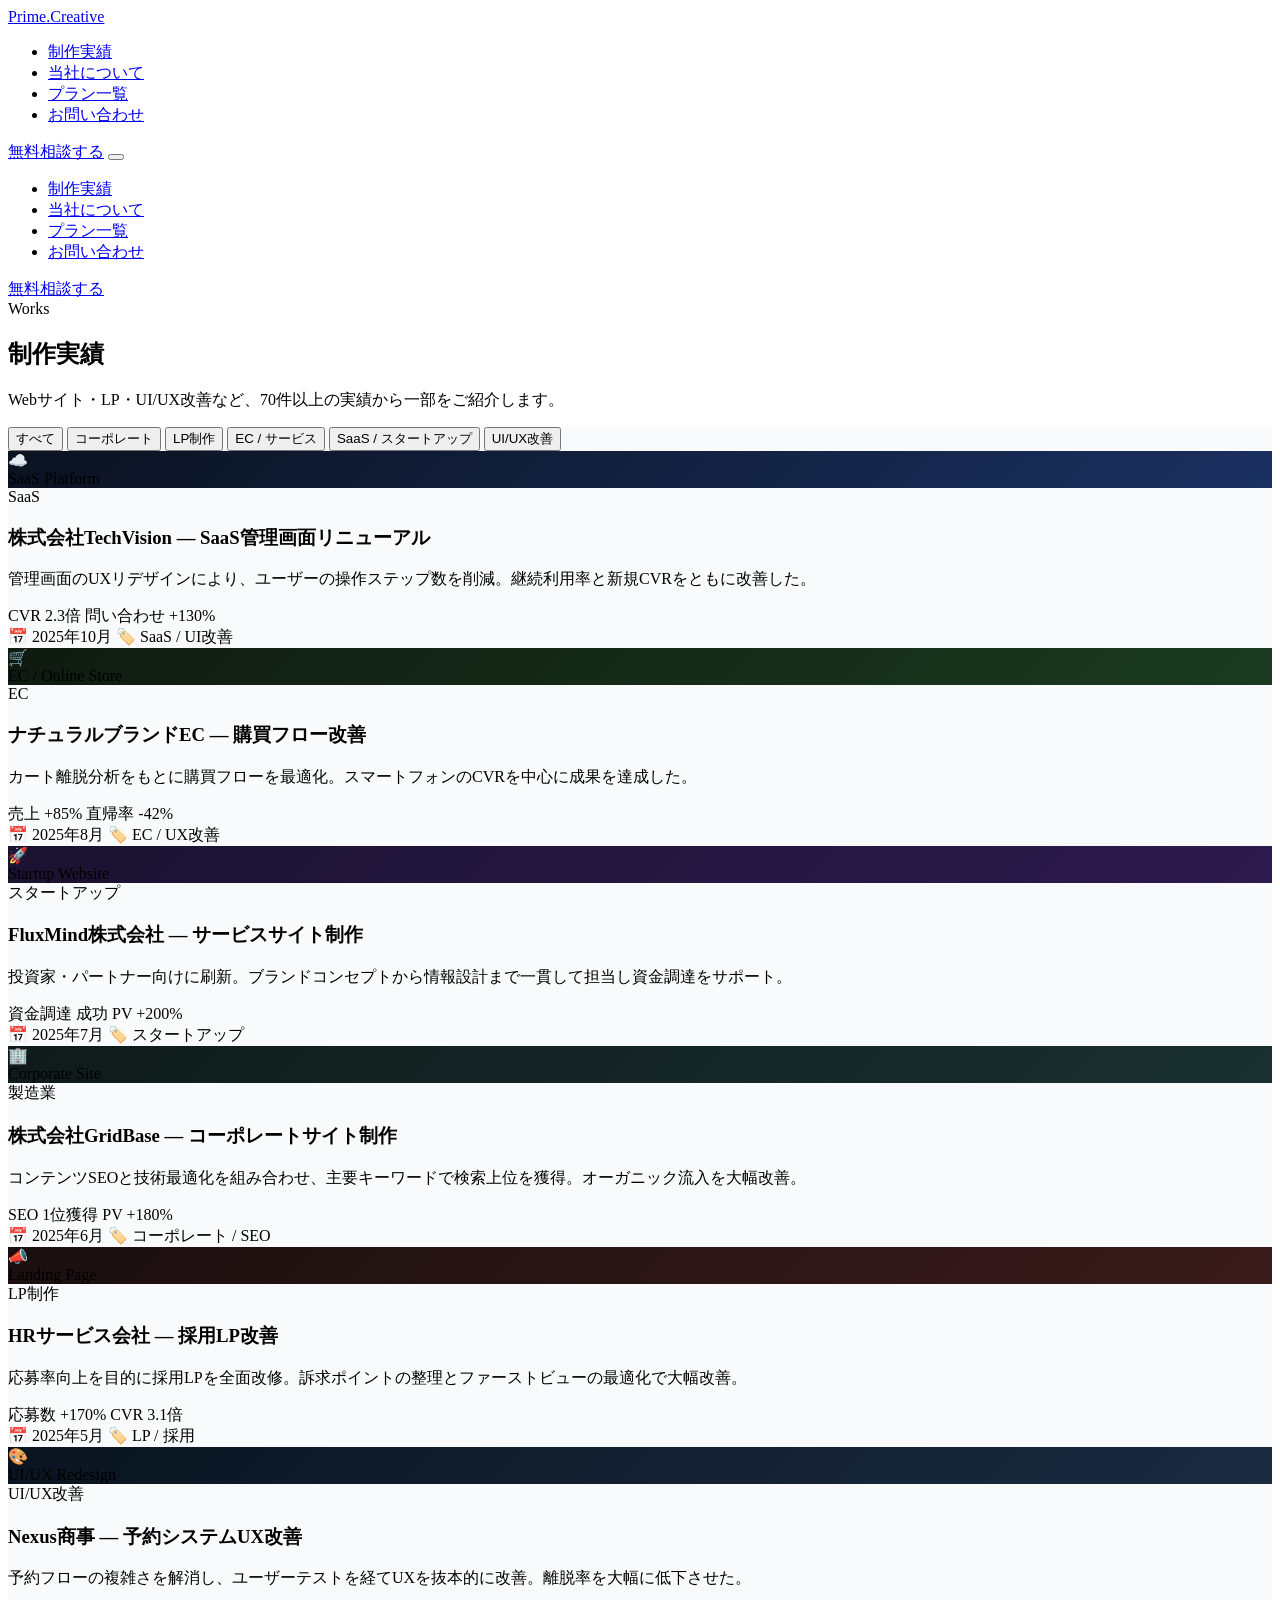
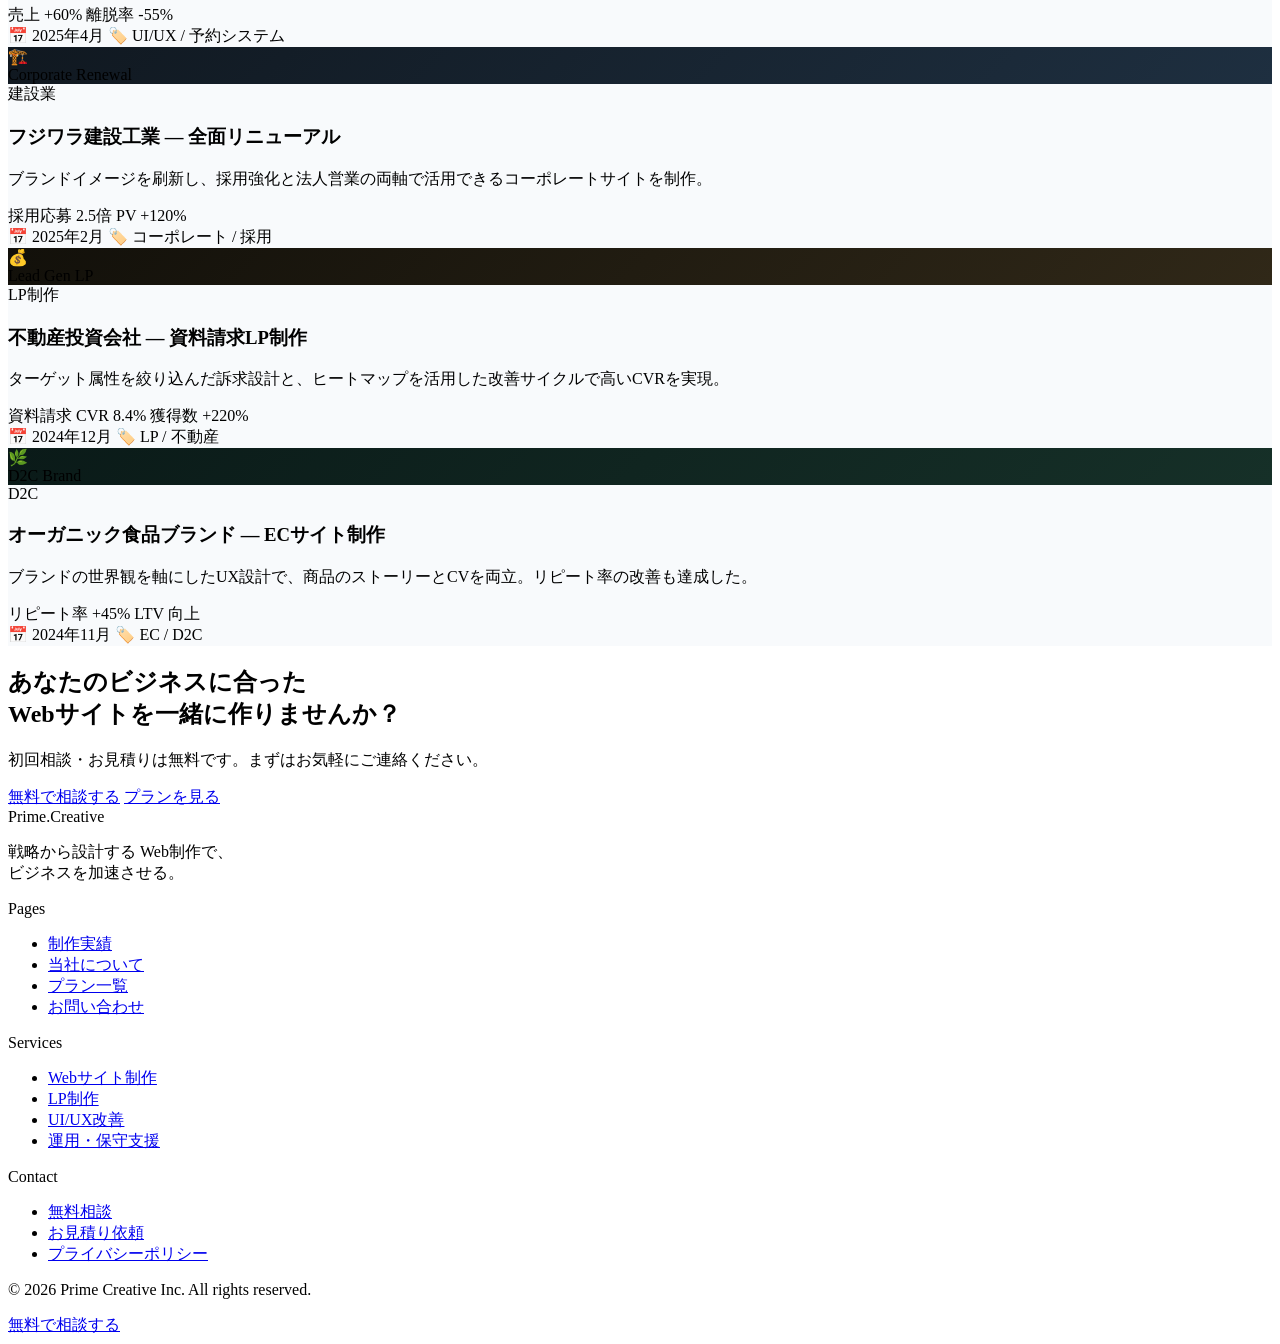
==== works/index.html @ 804e6212 "GA" ====
<!DOCTYPE html>
<html lang="ja">

<head>
    <meta charset="UTF-8">
    <meta name="viewport" content="width=device-width, initial-scale=1.0">
    <meta name="description" content="Prime Creative｜制作実績一覧。Webサイト・LP・UI改善など70件以上の実績をご紹介します。">
    <title>制作実績｜Prime Creative</title>
    <link rel="preconnect" href="https://fonts.googleapis.com">
    <link rel="preconnect" href="https://fonts.gstatic.com" crossorigin>
    <link href="https://fonts.googleapis.com/css2?family=Noto+Sans+JP:wght@400;500;700;800&family=Syne:wght@600;700;800&display=swap" rel="stylesheet">
    <link rel="stylesheet" href="css/style.css">
</head>

<body>

    <!-- ===== HEADER ===== -->
    <header class="header header--scrolled">
        <div class="l-container header__inner">
            <a href="index.html" class="header__logo">Prime<span class="header__logo-dot">.</span>Creative</a>
            <nav class="header__nav">
                <ul class="nav__list">
                    <li><a href="works.html" class="is-current">制作実績</a></li>
                    <li><a href="about.html">当社について</a></li>
                    <li><a href="plans.html">プラン一覧</a></li>
                    <li><a href="contact.html">お問い合わせ</a></li>
                </ul>
            </nav>
            <a href="contact.html" class="btn btn--primary header__cta-btn">無料相談する</a>
            <button class="header__hamburger" aria-label="メニューを開く">
      <span></span><span></span><span></span>
    </button>
        </div>
    </header>

    <!-- Mobile nav -->
    <nav class="mobile-nav">
        <ul class="nav__list">
            <li><a href="works.html">制作実績</a></li>
            <li><a href="about.html">当社について</a></li>
            <li><a href="plans.html">プラン一覧</a></li>
            <li><a href="contact.html">お問い合わせ</a></li>
        </ul>
        <div class="mobile-nav__cta">
            <a href="contact.html" class="btn btn--primary">無料相談する</a>
        </div>
    </nav>

    <!-- ===== PAGE HERO ===== -->
    <section class="page-hero">
        <div class="page-hero__grid"></div>
        <div class="page-hero__glow"></div>
        <div class="l-container page-hero__inner">
            <span class="page-hero__en">Works</span>
            <h1 class="page-hero__title">制作実績</h1>
            <p class="page-hero__lead">Webサイト・LP・UI/UX改善など、70件以上の実績から一部をご紹介します。</p>
        </div>
    </section>

    <!-- ===== WORKS GRID ===== -->
    <section class="l-section" style="background:#F8FAFC;">
        <div class="l-container">

            <!-- Filter -->
            <div class="works-filter fade-in">
                <button class="filter-btn is-active" data-filter="all">すべて</button>
                <button class="filter-btn" data-filter="corporate">コーポレート</button>
                <button class="filter-btn" data-filter="lp">LP制作</button>
                <button class="filter-btn" data-filter="ec">EC / サービス</button>
                <button class="filter-btn" data-filter="saas">SaaS / スタートアップ</button>
                <button class="filter-btn" data-filter="uiux">UI/UX改善</button>
            </div>

            <div class="works-page-grid">

                <!-- 1 -->
                <article class="card card--works-page fade-in delay-1" data-category="saas">
                    <div class="card__thumb" style="background:linear-gradient(135deg,#0B1220,#1a3060);">
                        <div class="card__thumb-label">
                            <div class="card__thumb-icon">☁️</div>
                            <span class="card__thumb-type">SaaS Platform</span>
                        </div>
                    </div>
                    <div class="card__body">
                        <span class="card__category">SaaS</span>
                        <h3 class="card__title">株式会社TechVision — SaaS管理画面リニューアル</h3>
                        <p class="card__desc">管理画面のUXリデザインにより、ユーザーの操作ステップ数を削減。継続利用率と新規CVRをともに改善した。</p>
                        <div class="card__results">
                            <span class="card__result-tag">CVR 2.3倍</span>
                            <span class="card__result-tag">問い合わせ +130%</span>
                        </div>
                        <div class="card__meta">
                            <span>📅 2025年10月</span>
                            <span>🏷️ SaaS / UI改善</span>
                        </div>
                    </div>
                </article>

                <!-- 2 -->
                <article class="card card--works-page fade-in delay-2" data-category="ec">
                    <div class="card__thumb" style="background:linear-gradient(135deg,#0F1A10,#1B3A20);">
                        <div class="card__thumb-label">
                            <div class="card__thumb-icon">🛒</div>
                            <span class="card__thumb-type">EC / Online Store</span>
                        </div>
                    </div>
                    <div class="card__body">
                        <span class="card__category">EC</span>
                        <h3 class="card__title">ナチュラルブランドEC — 購買フロー改善</h3>
                        <p class="card__desc">カート離脱分析をもとに購買フローを最適化。スマートフォンのCVRを中心に成果を達成した。</p>
                        <div class="card__results">
                            <span class="card__result-tag">売上 +85%</span>
                            <span class="card__result-tag">直帰率 -42%</span>
                        </div>
                        <div class="card__meta">
                            <span>📅 2025年8月</span>
                            <span>🏷️ EC / UX改善</span>
                        </div>
                    </div>
                </article>

                <!-- 3 -->
                <article class="card card--works-page fade-in delay-3" data-category="saas">
                    <div class="card__thumb" style="background:linear-gradient(135deg,#1A1230,#2D1B4E);">
                        <div class="card__thumb-label">
                            <div class="card__thumb-icon">🚀</div>
                            <span class="card__thumb-type">Startup Website</span>
                        </div>
                    </div>
                    <div class="card__body">
                        <span class="card__category">スタートアップ</span>
                        <h3 class="card__title">FluxMind株式会社 — サービスサイト制作</h3>
                        <p class="card__desc">投資家・パートナー向けに刷新。ブランドコンセプトから情報設計まで一貫して担当し資金調達をサポート。</p>
                        <div class="card__results">
                            <span class="card__result-tag">資金調達 成功</span>
                            <span class="card__result-tag">PV +200%</span>
                        </div>
                        <div class="card__meta">
                            <span>📅 2025年7月</span>
                            <span>🏷️ スタートアップ</span>
                        </div>
                    </div>
                </article>

                <!-- 4 -->
                <article class="card card--works-page fade-in delay-4" data-category="corporate">
                    <div class="card__thumb" style="background:linear-gradient(135deg,#0F1A1A,#1A3030);">
                        <div class="card__thumb-label">
                            <div class="card__thumb-icon">🏢</div>
                            <span class="card__thumb-type">Corporate Site</span>
                        </div>
                    </div>
                    <div class="card__body">
                        <span class="card__category">製造業</span>
                        <h3 class="card__title">株式会社GridBase — コーポレートサイト制作</h3>
                        <p class="card__desc">コンテンツSEOと技術最適化を組み合わせ、主要キーワードで検索上位を獲得。オーガニック流入を大幅改善。</p>
                        <div class="card__results">
                            <span class="card__result-tag">SEO 1位獲得</span>
                            <span class="card__result-tag">PV +180%</span>
                        </div>
                        <div class="card__meta">
                            <span>📅 2025年6月</span>
                            <span>🏷️ コーポレート / SEO</span>
                        </div>
                    </div>
                </article>

                <!-- 5 -->
                <article class="card card--works-page fade-in delay-1" data-category="lp">
                    <div class="card__thumb" style="background:linear-gradient(135deg,#1A0F0F,#3A1B1B);">
                        <div class="card__thumb-label">
                            <div class="card__thumb-icon">📣</div>
                            <span class="card__thumb-type">Landing Page</span>
                        </div>
                    </div>
                    <div class="card__body">
                        <span class="card__category">LP制作</span>
                        <h3 class="card__title">HRサービス会社 — 採用LP改善</h3>
                        <p class="card__desc">応募率向上を目的に採用LPを全面改修。訴求ポイントの整理とファーストビューの最適化で大幅改善。</p>
                        <div class="card__results">
                            <span class="card__result-tag">応募数 +170%</span>
                            <span class="card__result-tag">CVR 3.1倍</span>
                        </div>
                        <div class="card__meta">
                            <span>📅 2025年5月</span>
                            <span>🏷️ LP / 採用</span>
                        </div>
                    </div>
                </article>

                <!-- 6 -->
                <article class="card card--works-page fade-in delay-2" data-category="uiux">
                    <div class="card__thumb" style="background:linear-gradient(135deg,#0A1420,#1A2B40);">
                        <div class="card__thumb-label">
                            <div class="card__thumb-icon">🎨</div>
                            <span class="card__thumb-type">UI/UX Redesign</span>
                        </div>
                    </div>
                    <div class="card__body">
                        <span class="card__category">UI/UX改善</span>
                        <h3 class="card__title">Nexus商事 — 予約システムUX改善</h3>
                        <p class="card__desc">予約フローの複雑さを解消し、ユーザーテストを経てUXを抜本的に改善。離脱率を大幅に低下させた。</p>
                        <div class="card__results">
                            <span class="card__result-tag">売上 +60%</span>
                            <span class="card__result-tag">離脱率 -55%</span>
                        </div>
                        <div class="card__meta">
                            <span>📅 2025年4月</span>
                            <span>🏷️ UI/UX / 予約システム</span>
                        </div>
                    </div>
                </article>

                <!-- 7 -->
                <article class="card card--works-page fade-in delay-3" data-category="corporate">
                    <div class="card__thumb" style="background:linear-gradient(135deg,#101820,#1E2F40);">
                        <div class="card__thumb-label">
                            <div class="card__thumb-icon">🏗️</div>
                            <span class="card__thumb-type">Corporate Renewal</span>
                        </div>
                    </div>
                    <div class="card__body">
                        <span class="card__category">建設業</span>
                        <h3 class="card__title">フジワラ建設工業 — 全面リニューアル</h3>
                        <p class="card__desc">ブランドイメージを刷新し、採用強化と法人営業の両軸で活用できるコーポレートサイトを制作。</p>
                        <div class="card__results">
                            <span class="card__result-tag">採用応募 2.5倍</span>
                            <span class="card__result-tag">PV +120%</span>
                        </div>
                        <div class="card__meta">
                            <span>📅 2025年2月</span>
                            <span>🏷️ コーポレート / 採用</span>
                        </div>
                    </div>
                </article>

                <!-- 8 -->
                <article class="card card--works-page fade-in delay-4" data-category="lp">
                    <div class="card__thumb" style="background:linear-gradient(135deg,#12100A,#302818);">
                        <div class="card__thumb-label">
                            <div class="card__thumb-icon">💰</div>
                            <span class="card__thumb-type">Lead Gen LP</span>
                        </div>
                    </div>
                    <div class="card__body">
                        <span class="card__category">LP制作</span>
                        <h3 class="card__title">不動産投資会社 — 資料請求LP制作</h3>
                        <p class="card__desc">ターゲット属性を絞り込んだ訴求設計と、ヒートマップを活用した改善サイクルで高いCVRを実現。</p>
                        <div class="card__results">
                            <span class="card__result-tag">資料請求 CVR 8.4%</span>
                            <span class="card__result-tag">獲得数 +220%</span>
                        </div>
                        <div class="card__meta">
                            <span>📅 2024年12月</span>
                            <span>🏷️ LP / 不動産</span>
                        </div>
                    </div>
                </article>

                <!-- 9 -->
                <article class="card card--works-page fade-in delay-1" data-category="ec">
                    <div class="card__thumb" style="background:linear-gradient(135deg,#0A1A18,#163028);">
                        <div class="card__thumb-label">
                            <div class="card__thumb-icon">🌿</div>
                            <span class="card__thumb-type">D2C Brand</span>
                        </div>
                    </div>
                    <div class="card__body">
                        <span class="card__category">D2C</span>
                        <h3 class="card__title">オーガニック食品ブランド — ECサイト制作</h3>
                        <p class="card__desc">ブランドの世界観を軸にしたUX設計で、商品のストーリーとCVを両立。リピート率の改善も達成した。</p>
                        <div class="card__results">
                            <span class="card__result-tag">リピート率 +45%</span>
                            <span class="card__result-tag">LTV 向上</span>
                        </div>
                        <div class="card__meta">
                            <span>📅 2024年11月</span>
                            <span>🏷️ EC / D2C</span>
                        </div>
                    </div>
                </article>

            </div>
        </div>
    </section>

    <!-- ===== CTA ===== -->
    <section class="cta-section">
        <div class="l-container cta-section__inner">
            <h2 class="cta-section__title fade-in">あなたのビジネスに合った<br>Webサイトを一緒に作りませんか？</h2>
            <p class="cta-section__lead fade-in">初回相談・お見積りは無料です。まずはお気軽にご連絡ください。</p>
            <div class="cta-section__btns fade-in">
                <a href="contact.html" class="btn btn--primary btn--large">無料で相談する</a>
                <a href="plans.html" class="btn btn--secondary-light">プランを見る</a>
            </div>
        </div>
    </section>

    <!-- ===== FOOTER ===== -->
    <footer class="footer">
        <div class="l-container footer__inner">
            <div>
                <div class="footer__logo">Prime<span class="footer__logo-dot">.</span>Creative</div>
                <p class="footer__tagline">戦略から設計する Web制作で、<br>ビジネスを加速させる。</p>
            </div>
            <div class="footer__nav-grid">
                <div>
                    <p class="footer__nav-head">Pages</p>
                    <ul class="footer__nav-list">
                        <li><a href="works.html">制作実績</a></li>
                        <li><a href="about.html">当社について</a></li>
                        <li><a href="plans.html">プラン一覧</a></li>
                        <li><a href="contact.html">お問い合わせ</a></li>
                    </ul>
                </div>
                <div>
                    <p class="footer__nav-head">Services</p>
                    <ul class="footer__nav-list">
                        <li><a href="plans.html">Webサイト制作</a></li>
                        <li><a href="plans.html">LP制作</a></li>
                        <li><a href="plans.html">UI/UX改善</a></li>
                        <li><a href="plans.html">運用・保守支援</a></li>
                    </ul>
                </div>
                <div>
                    <p class="footer__nav-head">Contact</p>
                    <ul class="footer__nav-list">
                        <li><a href="contact.html">無料相談</a></li>
                        <li><a href="contact.html">お見積り依頼</a></li>
                        <li><a href="#">プライバシーポリシー</a></li>
                    </ul>
                </div>
            </div>
        </div>
        <p class="footer__copy">© 2026 Prime Creative Inc. All rights reserved.</p>
    </footer>

    <!-- Fixed CTA (SP) -->
    <div class="fixed-cta">
        <a href="contact.html" class="btn btn--primary">無料で相談する</a>
    </div>

    <script src="js/main.js"></script>
</body>

</html>
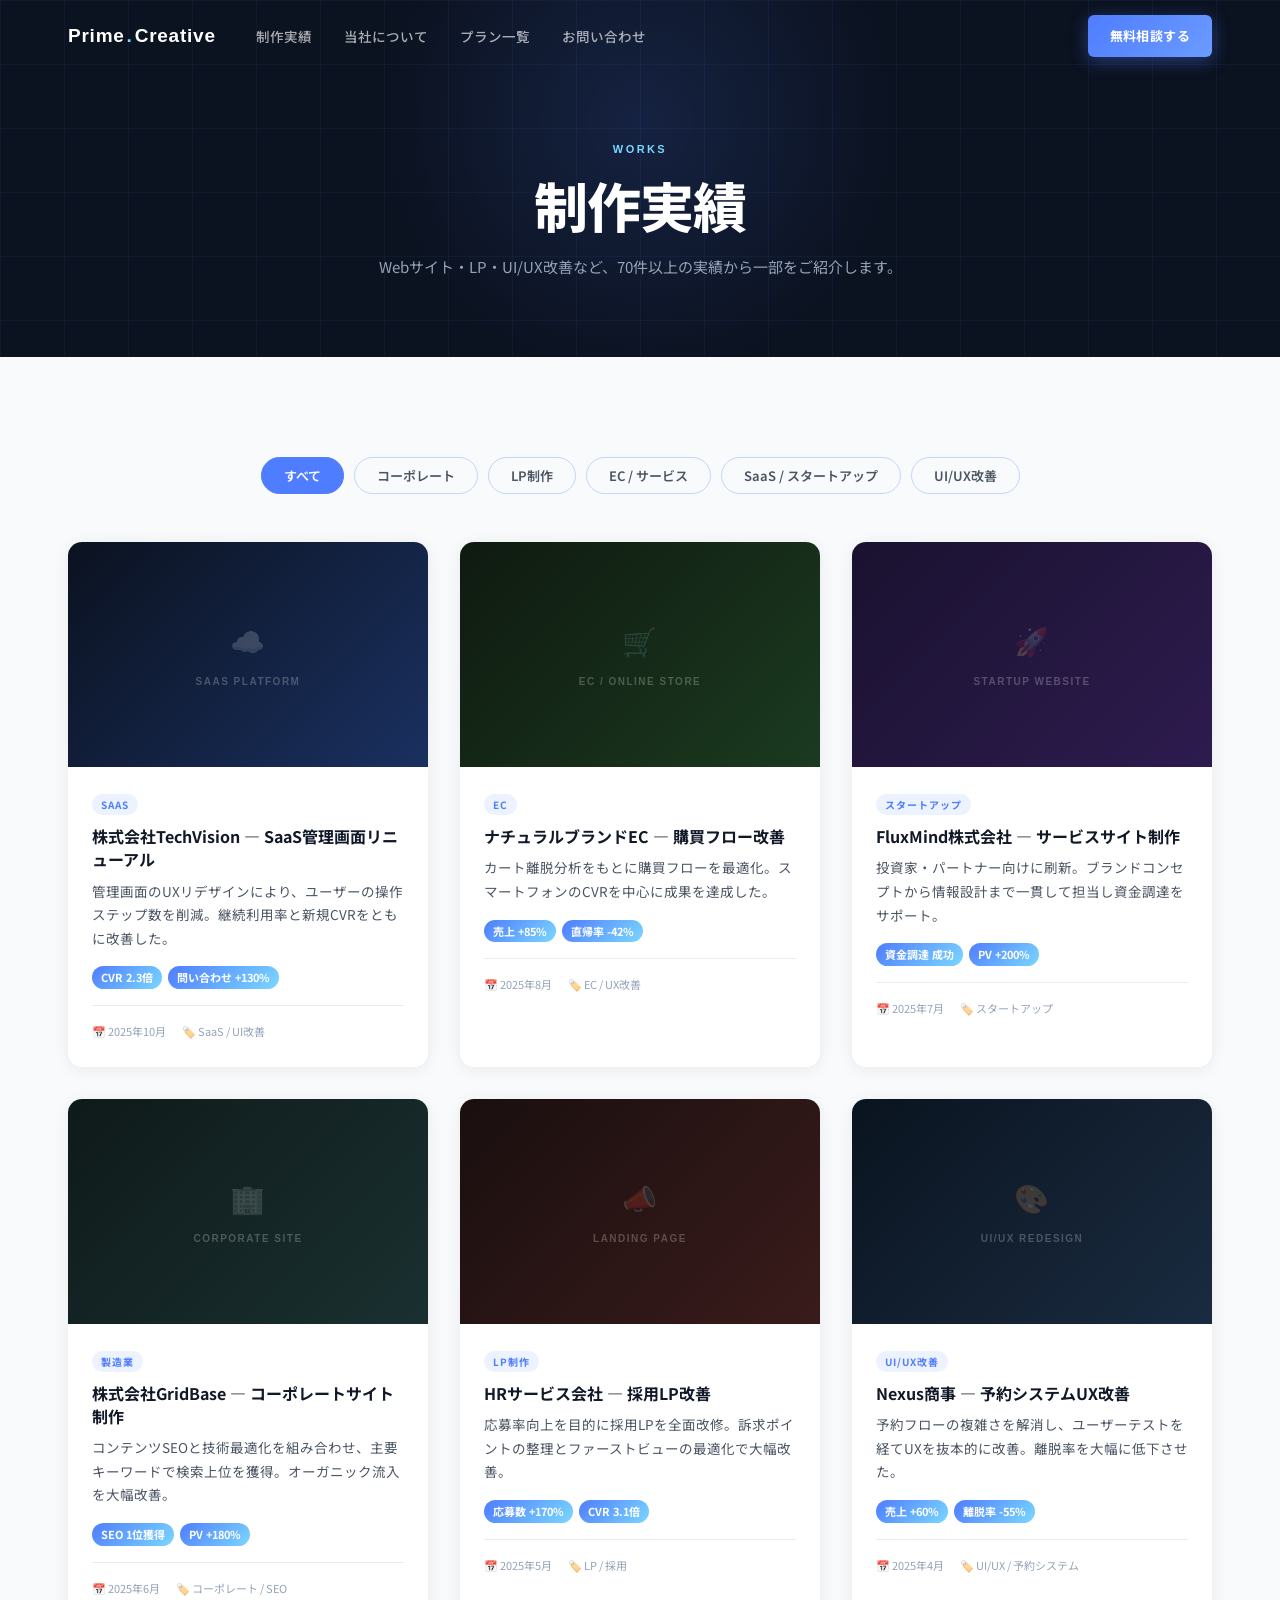
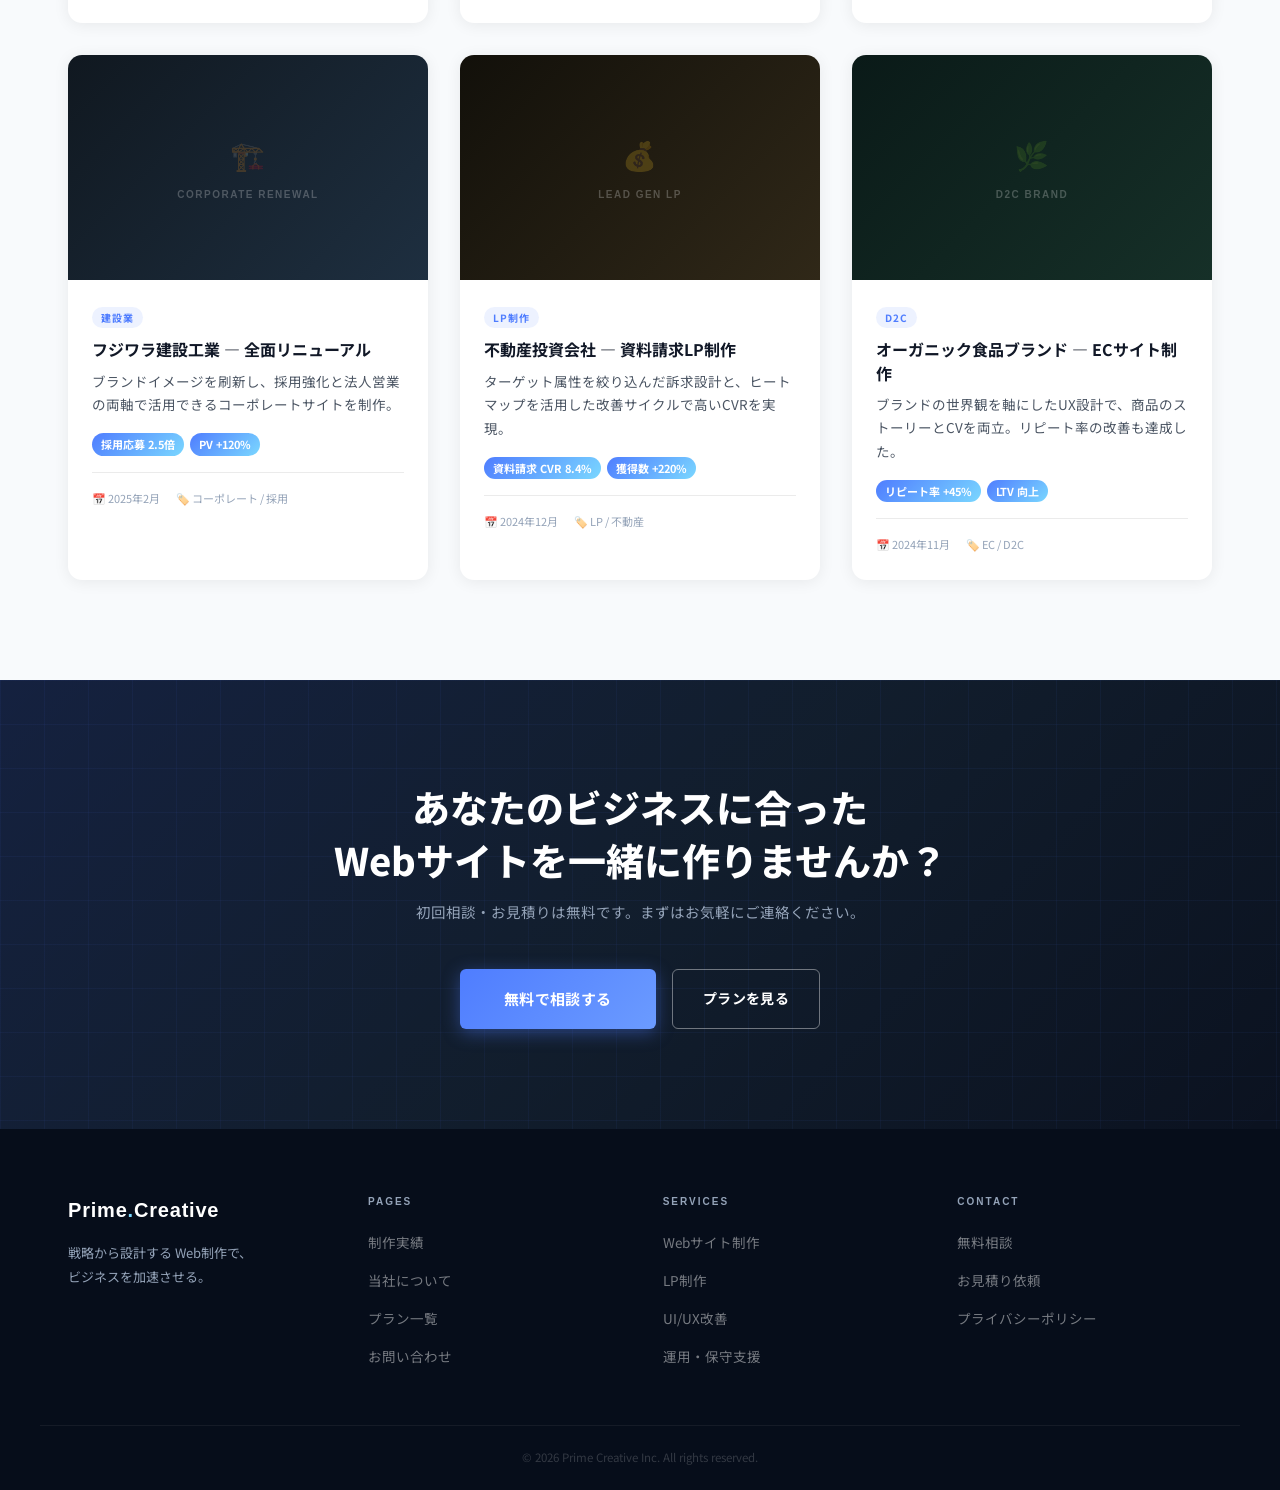
==== commit 583b8f17: "up" ====
--- a/works/index.html
+++ b/works/index.html
@@ -9,40 +9,40 @@
     <link rel="preconnect" href="https://fonts.googleapis.com">
     <link rel="preconnect" href="https://fonts.gstatic.com" crossorigin>
     <link href="https://fonts.googleapis.com/css2?family=Noto+Sans+JP:wght@400;500;700;800&family=Syne:wght@600;700;800&display=swap" rel="stylesheet">
-    <link rel="stylesheet" href="css/style.css">
+    <link rel="stylesheet" href="/css/style.css">
 </head>
 
 <body>
 
     <!-- ===== HEADER ===== -->
-    <header class="header header--scrolled">
+    <header class="header">
         <div class="l-container header__inner">
-            <a href="index.html" class="header__logo">Prime<span class="header__logo-dot">.</span>Creative</a>
+            <a href="/" class="header__logo">Prime<span class="header__logo-dot">.</span>Creative</a>
             <nav class="header__nav">
                 <ul class="nav__list">
-                    <li><a href="works.html" class="is-current">制作実績</a></li>
-                    <li><a href="about.html">当社について</a></li>
-                    <li><a href="plans.html">プラン一覧</a></li>
-                    <li><a href="contact.html">お問い合わせ</a></li>
+                    <li><a href="/works">制作実績</a></li>
+                    <li><a href="/about">当社について</a></li>
+                    <li><a href="/plans">プラン一覧</a></li>
+                    <li><a href="/contact">お問い合わせ</a></li>
                 </ul>
             </nav>
-            <a href="contact.html" class="btn btn--primary header__cta-btn">無料相談する</a>
-            <button class="header__hamburger" aria-label="メニューを開く">
+            <a href="/contact" class="btn btn--primary header__cta-btn">無料相談する</a>
+            <button class="header__hamburger" aria-label="メニューを開く" aria-expanded="false">
       <span></span><span></span><span></span>
     </button>
         </div>
     </header>
 
     <!-- Mobile nav -->
-    <nav class="mobile-nav">
+    <nav class="mobile-nav" aria-hidden="true">
         <ul class="nav__list">
-            <li><a href="works.html">制作実績</a></li>
-            <li><a href="about.html">当社について</a></li>
-            <li><a href="plans.html">プラン一覧</a></li>
-            <li><a href="contact.html">お問い合わせ</a></li>
+            <li><a href="/works">制作実績</a></li>
+            <li><a href="/about">当社について</a></li>
+            <li><a href="/plans">プラン一覧</a></li>
+            <li><a href="/contact">お問い合わせ</a></li>
         </ul>
         <div class="mobile-nav__cta">
-            <a href="contact.html" class="btn btn--primary">無料相談する</a>
+            <a href="/contact" class="btn btn--primary">無料相談する</a>
         </div>
     </nav>
 
@@ -340,7 +340,7 @@
         <a href="contact.html" class="btn btn--primary">無料で相談する</a>
     </div>
 
-    <script src="js/main.js"></script>
+    <script src="/js/main.js"></script>
 </body>
 
 </html>
--- a/css/style.css
+++ b/css/style.css
@@ -0,0 +1,2222 @@
+/* =====================================================
+   Prime Creative — style.css
+   ===================================================== */
+
+
+/* === Reset & Base === */
+
+*,
+*::before,
+*::after {
+    margin: 0;
+    padding: 0;
+    box-sizing: border-box;
+}
+
+:root {
+    --bg-dark: #0B1220;
+    --bg-dark-2: #0F1A2E;
+    --bg-dark-3: #111827;
+    --bg-card-dark: rgba(255, 255, 255, 0.04);
+    --accent: #4F7DFF;
+    --accent-sub: #7AD7FF;
+    --white: #FFFFFF;
+    --text-dark: #111827;
+    --text-mid: #4B5563;
+    --text-muted: #94A3B8;
+    --text-light: #F8FAFC;
+    --border-dark: rgba(79, 125, 255, 0.18);
+    --border-light: rgba(0, 0, 0, 0.08);
+    --shadow-sm: 0 2px 16px rgba(0, 0, 0, 0.07);
+    --shadow-md: 0 8px 32px rgba(0, 0, 0, 0.10);
+    --shadow-lg: 0 20px 60px rgba(0, 0, 0, 0.14);
+    --glow-accent: 0 0 40px rgba(79, 125, 255, 0.35);
+    --radius-sm: 8px;
+    --radius-md: 14px;
+    --radius-lg: 20px;
+    --transition: 0.28s cubic-bezier(.4, 0, .2, 1);
+    --font-display: 'Syne', sans-serif;
+    --font-body: 'Noto Sans JP', sans-serif;
+}
+
+html {
+    scroll-behavior: smooth;
+    font-size: 16px;
+}
+
+body {
+    font-family: var(--font-body);
+    color: var(--text-dark);
+    background: var(--white);
+    line-height: 1.7;
+    overflow-x: hidden;
+}
+
+img {
+    max-width: 100%;
+    height: auto;
+    display: block;
+}
+
+a {
+    text-decoration: none;
+    color: inherit;
+}
+
+ul,
+ol {
+    list-style: none;
+}
+
+button {
+    font-family: var(--font-body);
+}
+
+
+/* === Layout === */
+
+.l-container {
+    max-width: 1200px;
+    margin: 0 auto;
+    padding: 0 28px;
+}
+
+.l-section {
+    padding: 100px 0;
+}
+
+
+/* === Section Headers === */
+
+.section__header {
+    text-align: center;
+    margin-bottom: 60px;
+}
+
+.section__en {
+    font-family: var(--font-display);
+    font-size: 11px;
+    font-weight: 700;
+    letter-spacing: .22em;
+    text-transform: uppercase;
+    color: var(--accent);
+    display: block;
+    margin-bottom: 14px;
+}
+
+.section__title {
+    font-size: clamp(26px, 4vw, 40px);
+    font-weight: 800;
+    line-height: 1.25;
+    letter-spacing: -.015em;
+}
+
+.section__title--light {
+    color: var(--white);
+}
+
+.section__lead {
+    font-size: 15px;
+    color: var(--text-mid);
+    margin-top: 14px;
+    line-height: 1.85;
+    max-width: 560px;
+    margin-left: auto;
+    margin-right: auto;
+}
+
+.section__lead--light {
+    color: var(--text-muted);
+}
+
+.section__cta {
+    text-align: center;
+    margin-top: 52px;
+}
+
+
+/* === Buttons === */
+
+.btn {
+    display: inline-flex;
+    align-items: center;
+    justify-content: center;
+    gap: 8px;
+    padding: 13px 30px;
+    border-radius: 6px;
+    font-weight: 700;
+    font-size: 14px;
+    letter-spacing: .03em;
+    cursor: pointer;
+    border: none;
+    white-space: nowrap;
+    transition: var(--transition);
+}
+
+.btn--primary {
+    background: linear-gradient(135deg, var(--accent) 0%, #6B9BFF 100%);
+    color: var(--white);
+    box-shadow: 0 4px 18px rgba(79, 125, 255, .4);
+}
+
+.btn--primary:hover {
+    transform: translateY(-2px);
+    box-shadow: 0 8px 28px rgba(79, 125, 255, .55);
+}
+
+.btn--secondary {
+    background: transparent;
+    color: var(--accent);
+    border: 1.5px solid var(--accent);
+}
+
+.btn--secondary:hover {
+    background: rgba(79, 125, 255, .08);
+    transform: translateY(-2px);
+}
+
+.btn--secondary-light {
+    background: transparent;
+    color: var(--white);
+    border: 1.5px solid rgba(255, 255, 255, .4);
+}
+
+.btn--secondary-light:hover {
+    background: rgba(255, 255, 255, .08);
+    border-color: var(--white);
+    transform: translateY(-2px);
+}
+
+.btn--large {
+    padding: 17px 44px;
+    font-size: 15px;
+}
+
+
+/* === HEADER === */
+
+.header {
+    position: fixed;
+    top: 0;
+    left: 0;
+    right: 0;
+    z-index: 1000;
+    transition: background .3s, border-color .3s, backdrop-filter .3s;
+}
+
+.header--scrolled {
+    background: rgba(11, 18, 32, .96);
+    backdrop-filter: blur(14px);
+    border-bottom: 1px solid var(--border-dark);
+}
+
+.header__inner {
+    display: flex;
+    align-items: center;
+    height: 72px;
+    gap: 40px;
+}
+
+.header__logo {
+    font-family: var(--font-display);
+    font-size: 19px;
+    font-weight: 800;
+    color: var(--white);
+    letter-spacing: .04em;
+    flex-shrink: 0;
+    display: flex;
+    align-items: center;
+    gap: 2px;
+}
+
+.header__logo-dot {
+    color: var(--accent-sub);
+}
+
+.header__nav {
+    flex: 1;
+}
+
+.nav__list {
+    display: flex;
+    gap: 32px;
+}
+
+.nav__list a {
+    font-size: 13.5px;
+    font-weight: 500;
+    color: rgba(255, 255, 255, .65);
+    transition: var(--transition);
+    position: relative;
+    padding-bottom: 2px;
+}
+
+.nav__list a::after {
+    content: '';
+    position: absolute;
+    bottom: -3px;
+    left: 0;
+    width: 0;
+    height: 1.5px;
+    background: var(--accent-sub);
+    transition: var(--transition);
+}
+
+.nav__list a:hover {
+    color: var(--white);
+}
+
+.nav__list a:hover::after {
+    width: 100%;
+}
+
+.nav__list a.is-current {
+    color: var(--accent-sub);
+}
+
+.nav__list a.is-current::after {
+    width: 100%;
+}
+
+.header__cta-btn {
+    flex-shrink: 0;
+    padding: 10px 22px;
+    font-size: 13px;
+}
+
+.header__hamburger {
+    display: none;
+    flex-direction: column;
+    gap: 5px;
+    cursor: pointer;
+    padding: 6px;
+    margin-left: auto;
+}
+
+.header__hamburger span {
+    display: block;
+    width: 24px;
+    height: 2px;
+    background: var(--white);
+    border-radius: 2px;
+    transition: var(--transition);
+}
+
+.header__hamburger.is-open span:nth-child(1) {
+    transform: translateY(7px) rotate(45deg);
+}
+
+.header__hamburger.is-open span:nth-child(2) {
+    opacity: 0;
+    transform: scaleX(0);
+}
+
+.header__hamburger.is-open span:nth-child(3) {
+    transform: translateY(-7px) rotate(-45deg);
+}
+
+
+/* Mobile nav */
+
+.mobile-nav {
+    display: none;
+    position: fixed;
+    top: 72px;
+    left: 0;
+    right: 0;
+    background: rgba(11, 18, 32, .98);
+    backdrop-filter: blur(14px);
+    border-bottom: 1px solid var(--border-dark);
+    z-index: 999;
+    padding: 8px 0 16px;
+}
+
+.mobile-nav.is-open {
+    display: block;
+}
+
+.mobile-nav .nav__list {
+    flex-direction: column;
+    gap: 0;
+    padding: 0 28px;
+}
+
+.mobile-nav .nav__list li {
+    border-bottom: 1px solid rgba(255, 255, 255, .05);
+}
+
+.mobile-nav .nav__list a {
+    display: block;
+    padding: 16px 0;
+    font-size: 15px;
+}
+
+.mobile-nav__cta {
+    padding: 16px 28px 0;
+}
+
+.mobile-nav__cta .btn {
+    width: 100%;
+    justify-content: center;
+}
+
+
+/* === FIRST VIEW === */
+
+.fv {
+    min-height: 100vh;
+    background: var(--bg-dark);
+    display: flex;
+    align-items: center;
+    padding: 120px 0 80px;
+    position: relative;
+    overflow: hidden;
+}
+
+.fv__grid-bg {
+    position: absolute;
+    inset: 0;
+    pointer-events: none;
+    background-image: linear-gradient(rgba(79, 125, 255, .07) 1px, transparent 1px), linear-gradient(90deg, rgba(79, 125, 255, .07) 1px, transparent 1px);
+    background-size: 64px 64px;
+}
+
+.fv__glow-1 {
+    position: absolute;
+    top: -15%;
+    right: -5%;
+    width: 700px;
+    height: 700px;
+    pointer-events: none;
+    background: radial-gradient(circle, rgba(79, 125, 255, .18) 0%, rgba(122, 215, 255, .05) 40%, transparent 70%);
+}
+
+.fv__glow-2 {
+    position: absolute;
+    bottom: -20%;
+    left: -10%;
+    width: 500px;
+    height: 500px;
+    pointer-events: none;
+    background: radial-gradient(circle, rgba(122, 215, 255, .08) 0%, transparent 60%);
+}
+
+.fv__inner {
+    position: relative;
+    z-index: 1;
+    display: grid;
+    grid-template-columns: 1fr 1fr;
+    gap: 80px;
+    align-items: center;
+}
+
+.fv__badge {
+    display: inline-flex;
+    align-items: center;
+    gap: 8px;
+    background: rgba(79, 125, 255, .12);
+    border: 1px solid rgba(79, 125, 255, .3);
+    border-radius: 100px;
+    padding: 5px 14px;
+    margin-bottom: 28px;
+}
+
+.fv__badge-dot {
+    width: 6px;
+    height: 6px;
+    border-radius: 50%;
+    background: var(--accent-sub);
+    animation: blink 2s ease-in-out infinite;
+}
+
+@keyframes blink {
+    0%,
+    100% {
+        opacity: 1
+    }
+    50% {
+        opacity: .3
+    }
+}
+
+.fv__badge-text {
+    font-size: 11.5px;
+    font-weight: 700;
+    color: var(--accent-sub);
+    letter-spacing: .06em;
+}
+
+.fv__title {
+    font-size: clamp(34px, 5vw, 58px);
+    font-weight: 800;
+    color: var(--white);
+    line-height: 1.22;
+    letter-spacing: -.02em;
+    margin-bottom: 22px;
+}
+
+.fv__title-accent {
+    background: linear-gradient(120deg, var(--accent), var(--accent-sub));
+    -webkit-background-clip: text;
+    -webkit-text-fill-color: transparent;
+    background-clip: text;
+}
+
+.fv__lead {
+    font-size: 15px;
+    color: var(--text-muted);
+    line-height: 1.95;
+    margin-bottom: 36px;
+}
+
+.fv__cta {
+    display: flex;
+    gap: 14px;
+    flex-wrap: wrap;
+    margin-bottom: 52px;
+}
+
+.fv__stats {
+    display: flex;
+    gap: 36px;
+    padding-top: 36px;
+    border-top: 1px solid rgba(255, 255, 255, .07);
+}
+
+.fv__stat-val {
+    font-family: var(--font-display);
+    font-size: 34px;
+    font-weight: 800;
+    color: var(--white);
+    line-height: 1;
+    display: block;
+}
+
+.fv__stat-val em {
+    color: var(--accent-sub);
+    font-style: normal;
+}
+
+.fv__stat-lbl {
+    font-size: 11px;
+    color: var(--text-muted);
+    display: block;
+    margin-top: 5px;
+}
+
+
+/* FV Visual – CSS Mockup */
+
+.fv__visual {
+    position: relative;
+    display: flex;
+    justify-content: center;
+}
+
+.fv__mockup-wrap {
+    position: relative;
+    width: 100%;
+    max-width: 500px;
+}
+
+.fv__pc {
+    background: #182035;
+    border-radius: 14px;
+    padding: 12px;
+    box-shadow: 0 28px 80px rgba(0, 0, 0, .55), 0 0 0 1px rgba(79, 125, 255, .25), var(--glow-accent);
+}
+
+.fv__pc-bar {
+    display: flex;
+    gap: 5px;
+    margin-bottom: 9px;
+}
+
+.fv__pc-bar span {
+    width: 9px;
+    height: 9px;
+    border-radius: 50%;
+    background: rgba(255, 255, 255, .12);
+}
+
+.fv__pc-screen {
+    background: var(--bg-dark);
+    border-radius: 6px;
+    overflow: hidden;
+}
+
+.fv__screen-nav {
+    background: #182035;
+    height: 30px;
+    display: flex;
+    align-items: center;
+    padding: 0 12px;
+    gap: 8px;
+}
+
+.fv__screen-logo {
+    width: 56px;
+    height: 7px;
+    background: var(--accent);
+    border-radius: 2px;
+    opacity: .85;
+}
+
+.fv__screen-navlinks {
+    display: flex;
+    gap: 5px;
+    margin-left: auto;
+}
+
+.fv__screen-navlinks span {
+    width: 26px;
+    height: 5px;
+    background: rgba(255, 255, 255, .18);
+    border-radius: 2px;
+}
+
+.fv__screen-hero {
+    padding: 18px 14px;
+    background: linear-gradient(160deg, #0B1220, #0F1A2E);
+}
+
+.fv__screen-h1 {
+    height: 12px;
+    background: rgba(255, 255, 255, .85);
+    border-radius: 2px;
+    width: 75%;
+    margin-bottom: 7px;
+}
+
+.fv__screen-h2 {
+    height: 7px;
+    background: rgba(255, 255, 255, .35);
+    border-radius: 2px;
+    width: 55%;
+    margin-bottom: 14px;
+}
+
+.fv__screen-btn {
+    width: 72px;
+    height: 22px;
+    background: linear-gradient(135deg, var(--accent), var(--accent-sub));
+    border-radius: 3px;
+}
+
+.fv__screen-cards {
+    display: grid;
+    grid-template-columns: repeat(3, 1fr);
+    gap: 5px;
+    padding: 8px 14px 14px;
+}
+
+.fv__screen-card {
+    height: 44px;
+    background: #182035;
+    border-radius: 3px;
+    border: 1px solid rgba(79, 125, 255, .12);
+}
+
+.fv__float {
+    position: absolute;
+    background: rgba(15, 26, 46, .92);
+    backdrop-filter: blur(8px);
+    border: 1px solid rgba(79, 125, 255, .28);
+    border-radius: var(--radius-sm);
+    padding: 10px 14px;
+    color: var(--white);
+    white-space: nowrap;
+}
+
+.fv__float--1 {
+    bottom: -18px;
+    left: -24px;
+    animation: floatY 3.2s ease-in-out infinite;
+}
+
+.fv__float--2 {
+    top: 16px;
+    right: -22px;
+    animation: floatY 3.2s ease-in-out infinite 1.6s;
+}
+
+.fv__float-lbl {
+    font-size: 10px;
+    color: var(--text-muted);
+    display: block;
+    margin-bottom: 2px;
+}
+
+.fv__float-val {
+    font-family: var(--font-display);
+    font-size: 17px;
+    font-weight: 800;
+    color: var(--accent-sub);
+}
+
+@keyframes floatY {
+    0%,
+    100% {
+        transform: translateY(0)
+    }
+    50% {
+        transform: translateY(-8px)
+    }
+}
+
+
+/* Logo strip */
+
+.fv__logos {
+    padding-top: 60px;
+    position: relative;
+    z-index: 1;
+}
+
+.fv__logos-inner {
+    max-width: 1200px;
+    margin: 0 auto;
+    padding: 0 28px;
+}
+
+.fv__logos-lbl {
+    font-size: 11px;
+    color: var(--text-muted);
+    letter-spacing: .12em;
+    text-transform: uppercase;
+    text-align: center;
+    margin-bottom: 20px;
+}
+
+.fv__logos-row {
+    display: flex;
+    gap: 48px;
+    justify-content: center;
+    flex-wrap: wrap;
+}
+
+.fv__logo-name {
+    font-family: var(--font-display);
+    font-size: 13px;
+    font-weight: 700;
+    color: rgba(255, 255, 255, .18);
+    letter-spacing: .1em;
+    text-transform: uppercase;
+}
+
+
+/* === WORKS SECTION (top page) === */
+
+.works {
+    background: #F8FAFC;
+}
+
+.works__grid {
+    display: grid;
+    grid-template-columns: repeat(4, 1fr);
+    gap: 24px;
+}
+
+
+/* card--works */
+
+.card--works {
+    background: var(--white);
+    border-radius: var(--radius-md);
+    overflow: hidden;
+    box-shadow: var(--shadow-sm);
+    transition: var(--transition);
+    cursor: pointer;
+}
+
+.card--works:hover {
+    transform: translateY(-6px);
+    box-shadow: var(--shadow-lg);
+}
+
+.card__thumb {
+    aspect-ratio: 16/10;
+    overflow: hidden;
+    display: flex;
+    align-items: center;
+    justify-content: center;
+    font-family: var(--font-display);
+    font-size: 11px;
+    font-weight: 700;
+    letter-spacing: .12em;
+    color: rgba(255, 255, 255, .4);
+    transition: var(--transition);
+    position: relative;
+}
+
+.card__thumb-label {
+    position: absolute;
+    inset: 0;
+    display: flex;
+    flex-direction: column;
+    align-items: center;
+    justify-content: center;
+    gap: 6px;
+}
+
+.card__thumb-icon {
+    font-size: 28px;
+    opacity: .5;
+}
+
+.card__thumb-type {
+    font-size: 10px;
+    letter-spacing: .15em;
+    text-transform: uppercase;
+    opacity: .6;
+}
+
+.card--works:hover .card__thumb {
+    filter: brightness(1.08);
+}
+
+.card__body {
+    padding: 18px 20px 20px;
+}
+
+.card__category {
+    display: inline-block;
+    font-size: 10px;
+    font-weight: 700;
+    letter-spacing: .1em;
+    text-transform: uppercase;
+    color: var(--accent);
+    background: rgba(79, 125, 255, .1);
+    padding: 2px 9px;
+    border-radius: 100px;
+    margin-bottom: 10px;
+}
+
+.card__title {
+    font-size: 14.5px;
+    font-weight: 700;
+    color: var(--text-dark);
+    margin-bottom: 7px;
+    line-height: 1.45;
+}
+
+.card__desc {
+    font-size: 12.5px;
+    color: var(--text-mid);
+    line-height: 1.75;
+    margin-bottom: 14px;
+}
+
+.card__results {
+    display: flex;
+    gap: 6px;
+    flex-wrap: wrap;
+}
+
+.card__result-tag {
+    font-size: 11px;
+    font-weight: 700;
+    color: var(--white);
+    background: linear-gradient(135deg, var(--accent), var(--accent-sub));
+    padding: 2px 9px;
+    border-radius: 100px;
+}
+
+
+/* === SERVICE SECTION === */
+
+.service {
+    background: var(--bg-dark);
+    position: relative;
+    overflow: hidden;
+}
+
+.service__glow {
+    position: absolute;
+    top: -30%;
+    left: -8%;
+    width: 600px;
+    height: 600px;
+    pointer-events: none;
+    background: radial-gradient(circle, rgba(79, 125, 255, .13) 0%, transparent 65%);
+}
+
+.service__grid {
+    display: grid;
+    grid-template-columns: repeat(4, 1fr);
+    gap: 20px;
+}
+
+.card--service {
+    background: var(--bg-card-dark);
+    border: 1px solid var(--border-dark);
+    border-radius: var(--radius-md);
+    padding: 32px 24px;
+    transition: var(--transition);
+    cursor: pointer;
+}
+
+.card--service:hover {
+    background: rgba(79, 125, 255, .07);
+    border-color: rgba(79, 125, 255, .4);
+    transform: translateY(-4px);
+    box-shadow: 0 16px 40px rgba(79, 125, 255, .10);
+}
+
+.card--service .card__icon {
+    width: 52px;
+    height: 52px;
+    border-radius: 12px;
+    background: rgba(79, 125, 255, .14);
+    display: flex;
+    align-items: center;
+    justify-content: center;
+    font-size: 22px;
+    margin-bottom: 22px;
+}
+
+.card--service .card__title {
+    color: var(--white);
+    font-size: 16px;
+    margin-bottom: 11px;
+}
+
+.card--service .card__desc {
+    color: var(--text-muted);
+    font-size: 13.5px;
+    line-height: 1.8;
+}
+
+.card--service .card__link {
+    display: inline-flex;
+    align-items: center;
+    gap: 5px;
+    margin-top: 18px;
+    font-size: 12.5px;
+    font-weight: 700;
+    color: var(--accent-sub);
+    transition: var(--transition);
+}
+
+.card--service:hover .card__link {
+    gap: 8px;
+}
+
+
+/* === STRENGTH SECTION === */
+
+.strength {
+    background: var(--white);
+}
+
+.strength__grid {
+    display: grid;
+    grid-template-columns: repeat(3, 1fr);
+    gap: 32px;
+}
+
+.strength__item {
+    text-align: center;
+    padding: 36px 20px;
+    border-radius: var(--radius-md);
+    transition: var(--transition);
+}
+
+.strength__item:hover {
+    background: #F1F5FF;
+}
+
+.strength__icon {
+    width: 68px;
+    height: 68px;
+    border-radius: 50%;
+    background: linear-gradient(135deg, rgba(79, 125, 255, .12), rgba(122, 215, 255, .08));
+    border: 1px solid rgba(79, 125, 255, .18);
+    display: flex;
+    align-items: center;
+    justify-content: center;
+    margin: 0 auto 20px;
+    font-size: 26px;
+}
+
+.strength__num {
+    font-family: var(--font-display);
+    font-size: 10px;
+    font-weight: 700;
+    letter-spacing: .2em;
+    color: var(--accent);
+    text-transform: uppercase;
+    margin-bottom: 10px;
+}
+
+.strength__title {
+    font-size: 16px;
+    font-weight: 700;
+    color: var(--text-dark);
+    margin-bottom: 10px;
+}
+
+.strength__text {
+    font-size: 13.5px;
+    color: var(--text-mid);
+    line-height: 1.85;
+}
+
+
+/* === PROCESS SECTION === */
+
+.process {
+    background: var(--bg-dark);
+    position: relative;
+    overflow: hidden;
+}
+
+.process__glow {
+    position: absolute;
+    bottom: -20%;
+    right: -5%;
+    width: 500px;
+    height: 500px;
+    pointer-events: none;
+    background: radial-gradient(circle, rgba(122, 215, 255, .07) 0%, transparent 60%);
+}
+
+.process__list {
+    display: grid;
+    grid-template-columns: repeat(6, 1fr);
+    position: relative;
+}
+
+.process__connector {
+    position: absolute;
+    top: 35px;
+    left: calc(100%/12);
+    right: calc(100%/12);
+    height: 1px;
+    background: linear-gradient(90deg, var(--accent), var(--accent-sub));
+    opacity: .25;
+    pointer-events: none;
+}
+
+.process__item {
+    text-align: center;
+    padding: 0 10px;
+    position: relative;
+}
+
+.process__step {
+    display: inline-flex;
+    align-items: center;
+    justify-content: center;
+    width: 70px;
+    height: 70px;
+    border-radius: 50%;
+    background: rgba(79, 125, 255, .1);
+    border: 1px solid rgba(79, 125, 255, .28);
+    font-family: var(--font-display);
+    font-size: 19px;
+    font-weight: 800;
+    color: var(--accent-sub);
+    margin-bottom: 18px;
+    position: relative;
+    z-index: 1;
+    transition: var(--transition);
+}
+
+.process__item:hover .process__step {
+    background: rgba(79, 125, 255, .2);
+    border-color: var(--accent);
+    box-shadow: var(--glow-accent);
+}
+
+.process__title {
+    font-size: 14px;
+    font-weight: 700;
+    color: var(--white);
+    margin-bottom: 7px;
+}
+
+.process__desc {
+    font-size: 11.5px;
+    color: var(--text-muted);
+    line-height: 1.75;
+}
+
+
+/* === VOICE SECTION === */
+
+.voice {
+    background: #F8FAFC;
+}
+
+.voice__grid {
+    display: grid;
+    grid-template-columns: repeat(3, 1fr);
+    gap: 28px;
+}
+
+.voice__item {
+    background: var(--white);
+    border-radius: var(--radius-lg);
+    padding: 32px;
+    box-shadow: var(--shadow-sm);
+    transition: var(--transition);
+    position: relative;
+}
+
+.voice__item:hover {
+    transform: translateY(-4px);
+    box-shadow: var(--shadow-lg);
+}
+
+.voice__stars {
+    color: #F59E0B;
+    letter-spacing: 3px;
+    font-size: 15px;
+    margin-bottom: 14px;
+}
+
+.voice__quote {
+    font-size: 42px;
+    line-height: 1;
+    color: rgba(79, 125, 255, .15);
+    font-family: Georgia, serif;
+    margin-bottom: 6px;
+}
+
+.voice__text {
+    font-size: 14.5px;
+    line-height: 1.9;
+    color: var(--text-dark);
+    font-weight: 500;
+    margin-bottom: 22px;
+}
+
+.voice__foot {
+    display: flex;
+    align-items: center;
+    gap: 12px;
+    padding-top: 18px;
+    border-top: 1px solid var(--border-light);
+}
+
+.voice__avatar {
+    width: 42px;
+    height: 42px;
+    border-radius: 50%;
+    flex-shrink: 0;
+    background: linear-gradient(135deg, var(--accent), var(--accent-sub));
+    display: flex;
+    align-items: center;
+    justify-content: center;
+    font-weight: 800;
+    font-size: 16px;
+    color: var(--white);
+}
+
+.voice__company {
+    font-size: 13px;
+    font-weight: 700;
+    color: var(--text-dark);
+}
+
+.voice__role {
+    font-size: 11.5px;
+    color: var(--text-muted);
+    margin-top: 2px;
+}
+
+
+/* === CTA SECTION === */
+
+.cta-section {
+    background: var(--bg-dark);
+    position: relative;
+    overflow: hidden;
+    padding: 100px 0;
+}
+
+.cta-section::before {
+    content: '';
+    position: absolute;
+    inset: 0;
+    pointer-events: none;
+    background: linear-gradient(135deg, rgba(79, 125, 255, .14) 0%, rgba(122, 215, 255, .06) 50%, transparent 100%);
+}
+
+.cta-section::after {
+    content: '';
+    position: absolute;
+    inset: 0;
+    pointer-events: none;
+    background-image: linear-gradient(rgba(79, 125, 255, .055) 1px, transparent 1px), linear-gradient(90deg, rgba(79, 125, 255, .055) 1px, transparent 1px);
+    background-size: 44px 44px;
+}
+
+.cta-section__inner {
+    text-align: center;
+    position: relative;
+    z-index: 1;
+}
+
+.cta-section__title {
+    font-size: clamp(22px, 3.5vw, 38px);
+    font-weight: 800;
+    color: var(--white);
+    line-height: 1.4;
+    margin-bottom: 14px;
+}
+
+.cta-section__lead {
+    font-size: 14.5px;
+    color: var(--text-muted);
+    margin-bottom: 44px;
+}
+
+.cta-section__btns {
+    display: flex;
+    gap: 16px;
+    justify-content: center;
+    flex-wrap: wrap;
+}
+
+
+/* === FOOTER === */
+
+.footer {
+    background: #060D1A;
+    color: var(--text-light);
+    padding: 64px 0 0;
+}
+
+.footer__inner {
+    display: grid;
+    grid-template-columns: 220px 1fr;
+    gap: 80px;
+    padding-bottom: 56px;
+    border-bottom: 1px solid rgba(255, 255, 255, .06);
+}
+
+.footer__logo {
+    font-family: var(--font-display);
+    font-size: 20px;
+    font-weight: 800;
+    color: var(--white);
+    letter-spacing: .04em;
+    margin-bottom: 14px;
+}
+
+.footer__logo-dot {
+    color: var(--accent-sub);
+}
+
+.footer__tagline {
+    font-size: 13px;
+    color: var(--text-muted);
+    line-height: 1.85;
+}
+
+.footer__nav-grid {
+    display: grid;
+    grid-template-columns: repeat(3, 1fr);
+    gap: 40px;
+}
+
+.footer__nav-head {
+    font-family: var(--font-display);
+    font-size: 10px;
+    font-weight: 700;
+    letter-spacing: .2em;
+    text-transform: uppercase;
+    color: var(--text-muted);
+    margin-bottom: 18px;
+}
+
+.footer__nav-list {
+    display: flex;
+    flex-direction: column;
+    gap: 11px;
+}
+
+.footer__nav-list a {
+    font-size: 13.5px;
+    color: rgba(255, 255, 255, .45);
+    transition: var(--transition);
+}
+
+.footer__nav-list a:hover {
+    color: var(--white);
+}
+
+.footer__copy {
+    text-align: center;
+    font-size: 11.5px;
+    color: rgba(255, 255, 255, .18);
+    padding: 22px 0;
+}
+
+
+/* === FIXED SP CTA === */
+
+.fixed-cta {
+    display: none;
+    position: fixed;
+    bottom: 0;
+    left: 0;
+    right: 0;
+    z-index: 900;
+    padding: 10px 16px;
+    background: rgba(11, 18, 32, .96);
+    backdrop-filter: blur(12px);
+    border-top: 1px solid var(--border-dark);
+}
+
+.fixed-cta .btn {
+    width: 100%;
+    justify-content: center;
+}
+
+
+/* === FADE IN ANIMATION === */
+
+.fade-in {
+    opacity: 0;
+    transform: translateY(22px);
+    transition: opacity .65s ease, transform .65s ease;
+}
+
+.fade-in.is-active {
+    opacity: 1;
+    transform: translateY(0);
+}
+
+.delay-1 {
+    transition-delay: .08s;
+}
+
+.delay-2 {
+    transition-delay: .16s;
+}
+
+.delay-3 {
+    transition-delay: .24s;
+}
+
+.delay-4 {
+    transition-delay: .32s;
+}
+
+.delay-5 {
+    transition-delay: .40s;
+}
+
+.delay-6 {
+    transition-delay: .48s;
+}
+
+
+/* =====================================================
+   Inner Pages
+   ===================================================== */
+
+
+/* PAGE HERO */
+
+.page-hero {
+    background: var(--bg-dark);
+    padding: 140px 0 76px;
+    position: relative;
+    overflow: hidden;
+    text-align: center;
+}
+
+.page-hero__grid {
+    position: absolute;
+    inset: 0;
+    pointer-events: none;
+    background-image: linear-gradient(rgba(79, 125, 255, .07) 1px, transparent 1px), linear-gradient(90deg, rgba(79, 125, 255, .07) 1px, transparent 1px);
+    background-size: 64px 64px;
+}
+
+.page-hero__glow {
+    position: absolute;
+    top: -50%;
+    left: 50%;
+    transform: translateX(-50%);
+    width: 600px;
+    height: 600px;
+    pointer-events: none;
+    background: radial-gradient(circle, rgba(79, 125, 255, .15) 0%, transparent 62%);
+}
+
+.page-hero__inner {
+    position: relative;
+    z-index: 1;
+}
+
+.page-hero__en {
+    font-family: var(--font-display);
+    font-size: 11px;
+    font-weight: 700;
+    letter-spacing: .22em;
+    text-transform: uppercase;
+    color: var(--accent-sub);
+    display: block;
+    margin-bottom: 14px;
+}
+
+.page-hero__title {
+    font-size: clamp(34px, 5vw, 54px);
+    font-weight: 800;
+    color: var(--white);
+    letter-spacing: -.02em;
+    line-height: 1.2;
+}
+
+.page-hero__lead {
+    font-size: 15px;
+    color: var(--text-muted);
+    margin-top: 16px;
+    line-height: 1.85;
+}
+
+
+/* === WORKS PAGE === */
+
+.works-filter {
+    display: flex;
+    gap: 10px;
+    justify-content: center;
+    flex-wrap: wrap;
+    margin-bottom: 48px;
+}
+
+.filter-btn {
+    padding: 8px 22px;
+    border-radius: 100px;
+    font-size: 13px;
+    font-weight: 600;
+    border: 1.5px solid rgba(79, 125, 255, .3);
+    background: transparent;
+    color: var(--text-mid);
+    cursor: pointer;
+    transition: var(--transition);
+    font-family: var(--font-body);
+}
+
+.filter-btn:hover,
+.filter-btn.is-active {
+    background: var(--accent);
+    border-color: var(--accent);
+    color: var(--white);
+}
+
+.works-page-grid {
+    display: grid;
+    grid-template-columns: repeat(3, 1fr);
+    gap: 32px;
+}
+
+.card--works-page {
+    background: var(--white);
+    border-radius: var(--radius-md);
+    overflow: hidden;
+    box-shadow: var(--shadow-sm);
+    transition: var(--transition);
+}
+
+.card--works-page:hover {
+    transform: translateY(-6px);
+    box-shadow: var(--shadow-lg);
+}
+
+.card--works-page .card__thumb {
+    aspect-ratio: 16/10;
+}
+
+.card--works-page .card__body {
+    padding: 22px 24px 26px;
+}
+
+.card--works-page .card__title {
+    font-size: 16px;
+    margin-bottom: 8px;
+}
+
+.card--works-page .card__desc {
+    font-size: 13.5px;
+    margin-bottom: 16px;
+}
+
+.card__meta {
+    display: flex;
+    gap: 16px;
+    margin-top: 16px;
+    padding-top: 16px;
+    border-top: 1px solid var(--border-light);
+    font-size: 11px;
+    color: var(--text-muted);
+}
+
+
+/* === ABOUT PAGE === */
+
+.about-intro {
+    display: grid;
+    grid-template-columns: 1fr 1fr;
+    gap: 80px;
+    align-items: center;
+}
+
+.about-visual {
+    aspect-ratio: 4/3;
+    border-radius: var(--radius-lg);
+    border: 1px solid rgba(79, 125, 255, .18);
+    position: relative;
+    overflow: hidden;
+    background: linear-gradient(135deg, #0F1A2E, #182035);
+    display: flex;
+    align-items: center;
+    justify-content: center;
+}
+
+.about-visual__grid {
+    position: absolute;
+    inset: 0;
+    pointer-events: none;
+    background-image: linear-gradient(rgba(79, 125, 255, .08) 1px, transparent 1px), linear-gradient(90deg, rgba(79, 125, 255, .08) 1px, transparent 1px);
+    background-size: 40px 40px;
+}
+
+.about-visual__center {
+    position: relative;
+    z-index: 1;
+    text-align: center;
+}
+
+.about-visual__num {
+    font-family: var(--font-display);
+    font-size: 80px;
+    font-weight: 800;
+    background: linear-gradient(135deg, var(--accent), var(--accent-sub));
+    -webkit-background-clip: text;
+    -webkit-text-fill-color: transparent;
+    background-clip: text;
+    line-height: 1;
+    display: block;
+}
+
+.about-visual__lbl {
+    font-size: 13px;
+    color: rgba(255, 255, 255, .45);
+    margin-top: 8px;
+    display: block;
+}
+
+.about-intro__en {
+    font-family: var(--font-display);
+    font-size: 11px;
+    font-weight: 700;
+    letter-spacing: .2em;
+    text-transform: uppercase;
+    color: var(--accent);
+    display: block;
+    margin-bottom: 18px;
+}
+
+.about-intro__title {
+    font-size: clamp(22px, 3vw, 32px);
+    font-weight: 800;
+    line-height: 1.45;
+    margin-bottom: 20px;
+}
+
+.about-intro__body {
+    font-size: 14.5px;
+    color: var(--text-mid);
+    line-height: 1.95;
+}
+
+.about-numbers {
+    display: grid;
+    grid-template-columns: repeat(4, 1fr);
+    gap: 1px;
+    background: var(--border-light);
+    border-radius: var(--radius-md);
+    overflow: hidden;
+    margin-top: 56px;
+}
+
+.about-num__item {
+    background: var(--white);
+    padding: 36px 20px;
+    text-align: center;
+}
+
+.about-num__val {
+    font-family: var(--font-display);
+    font-size: 40px;
+    font-weight: 800;
+    color: var(--accent);
+    line-height: 1;
+    display: block;
+}
+
+.about-num__unit {
+    font-size: 20px;
+}
+
+.about-num__lbl {
+    font-size: 12.5px;
+    color: var(--text-mid);
+    margin-top: 7px;
+    display: block;
+}
+
+.about-team {
+    background: #F8FAFC;
+}
+
+.team__grid {
+    display: grid;
+    grid-template-columns: repeat(3, 1fr);
+    gap: 28px;
+}
+
+.team__card {
+    background: var(--white);
+    border-radius: var(--radius-lg);
+    padding: 32px 24px;
+    text-align: center;
+    box-shadow: var(--shadow-sm);
+    transition: var(--transition);
+}
+
+.team__card:hover {
+    transform: translateY(-4px);
+    box-shadow: var(--shadow-lg);
+}
+
+.team__avatar {
+    width: 72px;
+    height: 72px;
+    border-radius: 50%;
+    margin: 0 auto 18px;
+    background: linear-gradient(135deg, var(--accent), var(--accent-sub));
+    display: flex;
+    align-items: center;
+    justify-content: center;
+    font-size: 26px;
+    font-weight: 800;
+    color: var(--white);
+}
+
+.team__name {
+    font-size: 17px;
+    font-weight: 700;
+    color: var(--text-dark);
+    margin-bottom: 4px;
+}
+
+.team__role {
+    font-size: 12.5px;
+    color: var(--accent);
+    font-weight: 700;
+    margin-bottom: 14px;
+}
+
+.team__bio {
+    font-size: 13px;
+    color: var(--text-mid);
+    line-height: 1.85;
+}
+
+.about-values {
+    background: var(--bg-dark);
+}
+
+.values__grid {
+    display: grid;
+    grid-template-columns: repeat(3, 1fr);
+    gap: 24px;
+}
+
+.value__card {
+    background: var(--bg-card-dark);
+    border: 1px solid var(--border-dark);
+    border-radius: var(--radius-md);
+    padding: 32px 24px;
+    transition: var(--transition);
+}
+
+.value__card:hover {
+    background: rgba(79, 125, 255, .07);
+    border-color: rgba(79, 125, 255, .4);
+}
+
+.value__icon {
+    font-size: 32px;
+    margin-bottom: 18px;
+}
+
+.value__title {
+    font-size: 17px;
+    font-weight: 700;
+    color: var(--white);
+    margin-bottom: 10px;
+}
+
+.value__text {
+    font-size: 13.5px;
+    color: var(--text-muted);
+    line-height: 1.85;
+}
+
+
+/* === PLANS PAGE === */
+
+.plans-section {
+    background: #F8FAFC;
+}
+
+.plans__grid {
+    display: grid;
+    grid-template-columns: repeat(3, 1fr);
+    gap: 24px;
+    align-items: start;
+}
+
+.plan-card {
+    background: var(--white);
+    border-radius: var(--radius-lg);
+    padding: 36px 30px;
+    box-shadow: var(--shadow-md);
+    transition: var(--transition);
+    position: relative;
+    border: 2px solid transparent;
+}
+
+.plan-card:hover {
+    transform: translateY(-6px);
+    box-shadow: var(--shadow-lg);
+}
+
+.plan-card--featured {
+    border-color: var(--accent);
+    background: var(--bg-dark);
+}
+
+.plan-card--featured::before {
+    content: 'RECOMMENDED';
+    position: absolute;
+    top: -13px;
+    left: 50%;
+    transform: translateX(-50%);
+    background: linear-gradient(135deg, var(--accent), var(--accent-sub));
+    color: var(--white);
+    font-family: var(--font-display);
+    font-size: 10px;
+    font-weight: 700;
+    letter-spacing: .12em;
+    padding: 3px 14px;
+    border-radius: 100px;
+}
+
+.plan-card__badge {
+    font-size: 10.5px;
+    font-weight: 700;
+    letter-spacing: .1em;
+    text-transform: uppercase;
+    color: var(--accent);
+    display: block;
+    margin-bottom: 14px;
+}
+
+.plan-card--featured .plan-card__badge {
+    color: var(--accent-sub);
+}
+
+.plan-card__name {
+    font-size: 22px;
+    font-weight: 800;
+    margin-bottom: 18px;
+}
+
+.plan-card--featured .plan-card__name {
+    color: var(--white);
+}
+
+.plan-card__from {
+    font-size: 12px;
+    color: var(--text-muted);
+    display: block;
+    margin-bottom: 4px;
+}
+
+.plan-card__price {
+    padding-bottom: 22px;
+    margin-bottom: 22px;
+    border-bottom: 1px solid var(--border-light);
+}
+
+.plan-card--featured .plan-card__price {
+    border-color: rgba(255, 255, 255, .08);
+}
+
+.plan-card__amount {
+    font-family: var(--font-display);
+    font-size: 38px;
+    font-weight: 800;
+    color: var(--text-dark);
+    line-height: 1;
+}
+
+.plan-card--featured .plan-card__amount {
+    color: var(--white);
+}
+
+.plan-card__unit {
+    font-size: 13px;
+    color: var(--text-muted);
+    font-weight: 400;
+    font-family: var(--font-body);
+}
+
+.plan-card__desc {
+    font-size: 13.5px;
+    color: var(--text-mid);
+    line-height: 1.85;
+    margin-bottom: 24px;
+}
+
+.plan-card--featured .plan-card__desc {
+    color: var(--text-muted);
+}
+
+.plan-card__features {
+    display: flex;
+    flex-direction: column;
+    gap: 11px;
+    margin-bottom: 30px;
+}
+
+.plan-card__feature {
+    display: flex;
+    align-items: flex-start;
+    gap: 9px;
+    font-size: 13.5px;
+    color: var(--text-mid);
+}
+
+.plan-card--featured .plan-card__feature {
+    color: rgba(255, 255, 255, .65);
+}
+
+.plan-card__check {
+    width: 17px;
+    height: 17px;
+    border-radius: 50%;
+    flex-shrink: 0;
+    margin-top: 1px;
+    background: rgba(79, 125, 255, .14);
+    color: var(--accent-sub);
+    display: flex;
+    align-items: center;
+    justify-content: center;
+    font-size: 10px;
+}
+
+.plan-card .btn {
+    width: 100%;
+    justify-content: center;
+}
+
+.plans__note {
+    text-align: center;
+    font-size: 13px;
+    color: var(--text-muted);
+    margin-top: 36px;
+}
+
+.plans-faq {
+    background: var(--white);
+}
+
+.faq__list {
+    max-width: 760px;
+    margin: 0 auto;
+    display: flex;
+    flex-direction: column;
+    gap: 0;
+}
+
+.faq__item {
+    border-bottom: 1px solid var(--border-light);
+}
+
+.faq__q {
+    display: flex;
+    align-items: center;
+    gap: 16px;
+    padding: 22px 0;
+    cursor: pointer;
+    font-size: 15px;
+    font-weight: 700;
+    color: var(--text-dark);
+    transition: var(--transition);
+}
+
+.faq__q:hover {
+    color: var(--accent);
+}
+
+.faq__q-icon {
+    width: 28px;
+    height: 28px;
+    border-radius: 50%;
+    flex-shrink: 0;
+    background: rgba(79, 125, 255, .1);
+    color: var(--accent);
+    font-weight: 800;
+    font-size: 14px;
+    display: flex;
+    align-items: center;
+    justify-content: center;
+}
+
+.faq__arrow {
+    margin-left: auto;
+    font-size: 12px;
+    color: var(--text-muted);
+    transition: transform var(--transition);
+}
+
+.faq__item.is-open .faq__arrow {
+    transform: rotate(180deg);
+}
+
+.faq__a {
+    display: none;
+    padding: 0 0 22px 44px;
+    font-size: 14px;
+    color: var(--text-mid);
+    line-height: 1.9;
+}
+
+.faq__item.is-open .faq__a {
+    display: block;
+}
+
+
+/* === CONTACT PAGE === */
+
+.contact-section {
+    background: #F8FAFC;
+}
+
+.contact__wrap {
+    display: grid;
+    grid-template-columns: 1fr 1.6fr;
+    gap: 80px;
+    align-items: start;
+}
+
+.contact__info-title {
+    font-size: 22px;
+    font-weight: 700;
+    margin-bottom: 14px;
+}
+
+.contact__info-lead {
+    font-size: 14.5px;
+    color: var(--text-mid);
+    line-height: 1.9;
+    margin-bottom: 36px;
+}
+
+.contact__info-items {
+    display: flex;
+    flex-direction: column;
+    gap: 18px;
+}
+
+.contact__info-item {
+    display: flex;
+    gap: 14px;
+    align-items: flex-start;
+}
+
+.contact__info-icon {
+    width: 42px;
+    height: 42px;
+    border-radius: 10px;
+    background: rgba(79, 125, 255, .1);
+    display: flex;
+    align-items: center;
+    justify-content: center;
+    font-size: 17px;
+    flex-shrink: 0;
+}
+
+.contact__info-lbl {
+    font-size: 11px;
+    font-weight: 700;
+    color: var(--text-muted);
+    text-transform: uppercase;
+    letter-spacing: .06em;
+    display: block;
+    margin-bottom: 3px;
+}
+
+.contact__info-val {
+    font-size: 14.5px;
+    color: var(--text-dark);
+    font-weight: 500;
+}
+
+.contact__form-wrap {
+    background: var(--white);
+    border-radius: var(--radius-lg);
+    padding: 44px;
+    box-shadow: 0 4px 32px rgba(0, 0, 0, .08);
+}
+
+.form__group {
+    margin-bottom: 22px;
+}
+
+.form__label {
+    display: block;
+    font-size: 14px;
+    font-weight: 700;
+    color: var(--text-dark);
+    margin-bottom: 7px;
+}
+
+.form__req {
+    color: #EF4444;
+    font-size: 11.5px;
+    margin-left: 4px;
+}
+
+.form__input,
+.form__select,
+.form__textarea {
+    width: 100%;
+    padding: 12px 14px;
+    border: 1.5px solid var(--border-light);
+    border-radius: var(--radius-sm);
+    font-size: 14.5px;
+    font-family: var(--font-body);
+    color: var(--text-dark);
+    background: var(--white);
+    transition: var(--transition);
+    outline: none;
+    -webkit-appearance: none;
+    appearance: none;
+}
+
+.form__input:focus,
+.form__select:focus,
+.form__textarea:focus {
+    border-color: var(--accent);
+    box-shadow: 0 0 0 3px rgba(79, 125, 255, .1);
+}
+
+.form__textarea {
+    min-height: 130px;
+    resize: vertical;
+    line-height: 1.7;
+}
+
+.form__select {
+    background-image: url("data:image/svg+xml,%3Csvg xmlns='http://www.w3.org/2000/svg' width='12' height='8'%3E%3Cpath d='M1 1l5 5 5-5' stroke='%234B5563' stroke-width='1.5' fill='none' stroke-linecap='round'/%3E%3C/svg%3E");
+    background-repeat: no-repeat;
+    background-position: right 14px center;
+    padding-right: 40px;
+    cursor: pointer;
+}
+
+.form__submit {
+    width: 100%;
+    padding: 15px;
+    font-size: 15px;
+    justify-content: center;
+}
+
+.form__privacy {
+    font-size: 12.5px;
+    color: var(--text-muted);
+    text-align: center;
+    margin-top: 14px;
+    line-height: 1.7;
+}
+
+.form__privacy a {
+    color: var(--accent);
+    text-decoration: underline;
+}
+
+.form__success {
+    display: none;
+    text-align: center;
+    padding: 32px;
+    color: var(--text-dark);
+}
+
+.form__success-icon {
+    font-size: 48px;
+    margin-bottom: 16px;
+}
+
+.form__success-title {
+    font-size: 20px;
+    font-weight: 700;
+    margin-bottom: 10px;
+}
+
+.form__success-text {
+    font-size: 14px;
+    color: var(--text-mid);
+}
+
+
+/* =====================================================
+   Responsive
+   ===================================================== */
+
+
+/* Tablet */
+
+@media (max-width: 1199px) {
+    .works__grid {
+        grid-template-columns: repeat(2, 1fr);
+    }
+    .service__grid {
+        grid-template-columns: repeat(2, 1fr);
+    }
+    .strength__grid {
+        grid-template-columns: repeat(2, 1fr);
+    }
+    .process__list {
+        grid-template-columns: repeat(3, 1fr);
+        gap: 36px;
+    }
+    .process__connector {
+        display: none;
+    }
+    .works-page-grid {
+        grid-template-columns: repeat(2, 1fr);
+    }
+    .about-numbers {
+        grid-template-columns: repeat(2, 1fr);
+    }
+    .team__grid {
+        grid-template-columns: repeat(2, 1fr);
+    }
+    .plans__grid {
+        grid-template-columns: 1fr 1fr;
+    }
+    .plan-card--featured {
+        grid-column: span 2;
+    }
+    .footer__inner {
+        grid-template-columns: 1fr;
+        gap: 40px;
+    }
+    .contact__wrap {
+        grid-template-columns: 1fr;
+        gap: 44px;
+    }
+}
+
+
+/* SP */
+
+@media (max-width: 767px) {
+     :root {
+        --section-padding: 60px 0;
+    }
+    .l-container {
+        padding: 0 18px;
+    }
+    .l-section {
+        padding: 60px 0;
+    }
+    /* Header */
+    .header__nav,
+    .header__cta-btn {
+        display: none;
+    }
+    .header__hamburger {
+        display: flex;
+    }
+    /* FV */
+    .fv {
+        padding: 110px 0 60px;
+    }
+    .fv__inner {
+        grid-template-columns: 1fr;
+        gap: 0;
+    }
+    .fv__visual {
+        display: none;
+    }
+    .fv__stats {
+        gap: 20px;
+        flex-wrap: wrap;
+    }
+    .fv__cta {
+        flex-direction: column;
+    }
+    .fv__cta .btn {
+        width: 100%;
+    }
+    /* Grids */
+    .works__grid,
+    .service__grid,
+    .strength__grid,
+    .voice__grid,
+    .works-page-grid,
+    .team__grid,
+    .values__grid {
+        grid-template-columns: 1fr;
+    }
+    .process__list {
+        grid-template-columns: repeat(2, 1fr);
+        gap: 24px;
+    }
+    .about-intro {
+        grid-template-columns: 1fr;
+        gap: 36px;
+    }
+    .about-numbers {
+        grid-template-columns: repeat(2, 1fr);
+    }
+    .plans__grid,
+    .plan-card--featured {
+        grid-template-columns: 1fr;
+        grid-column: auto;
+    }
+    .footer__nav-grid {
+        grid-template-columns: 1fr;
+        gap: 28px;
+    }
+    .contact__form-wrap {
+        padding: 24px 18px;
+    }
+    .cta-section__btns {
+        flex-direction: column;
+        align-items: center;
+    }
+    .fv__logos-row {
+        gap: 24px;
+    }
+    /* Fixed CTA */
+    .fixed-cta {
+        display: block;
+    }
+    body {
+        padding-bottom: 60px;
+    }
+}
